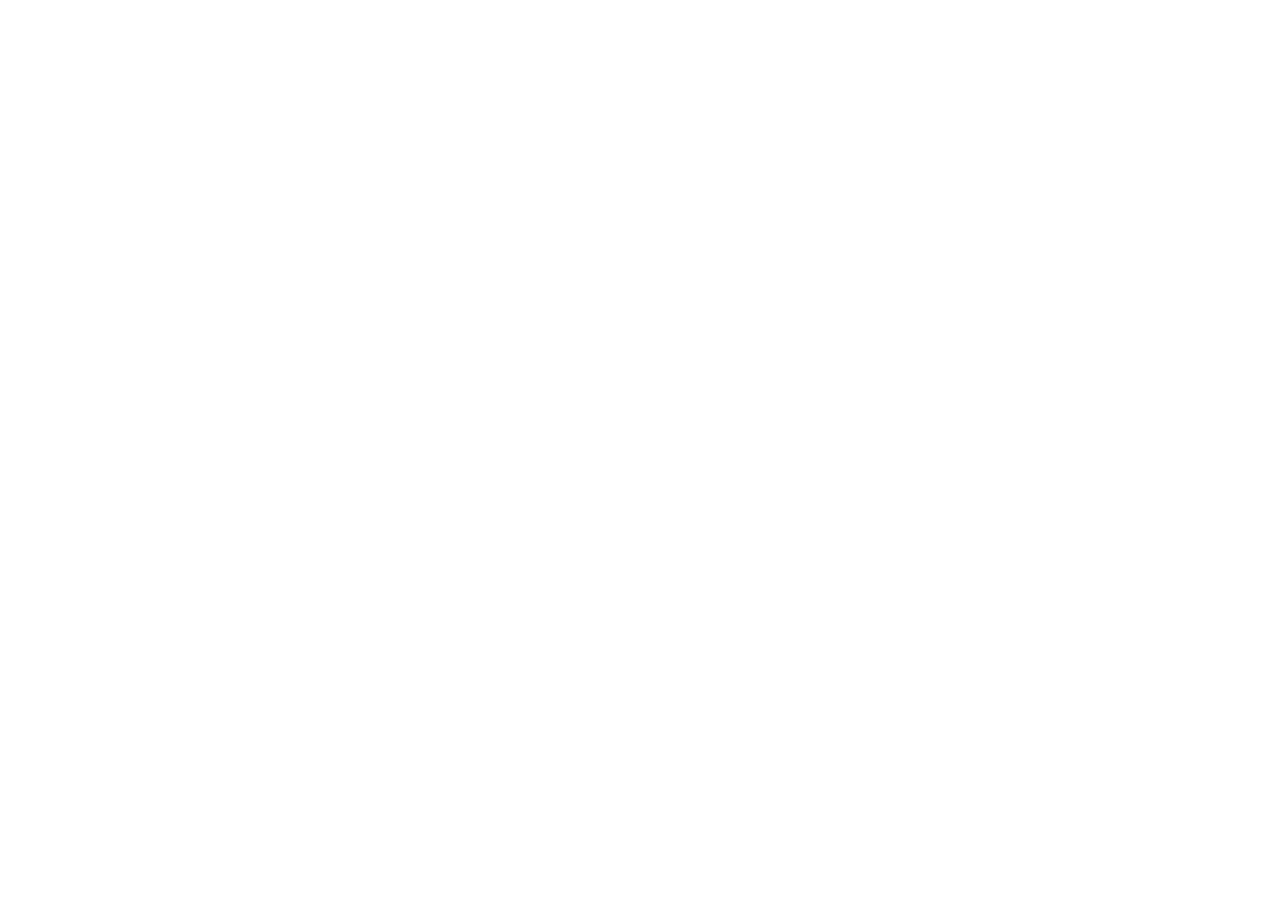
==== index.html @ 146e035d "Update index.html" ====
<!DOCTYPE html>
<html lang="ja-JP">
<head>
    <meta charset="UTF-8">
    <meta name="viewport" content="width=device-width, initial-scale=1.0">
    <title>Quizmo - クイズで、みんなとつながろう。</title>
</head>
<body>
    
</body>
</html>
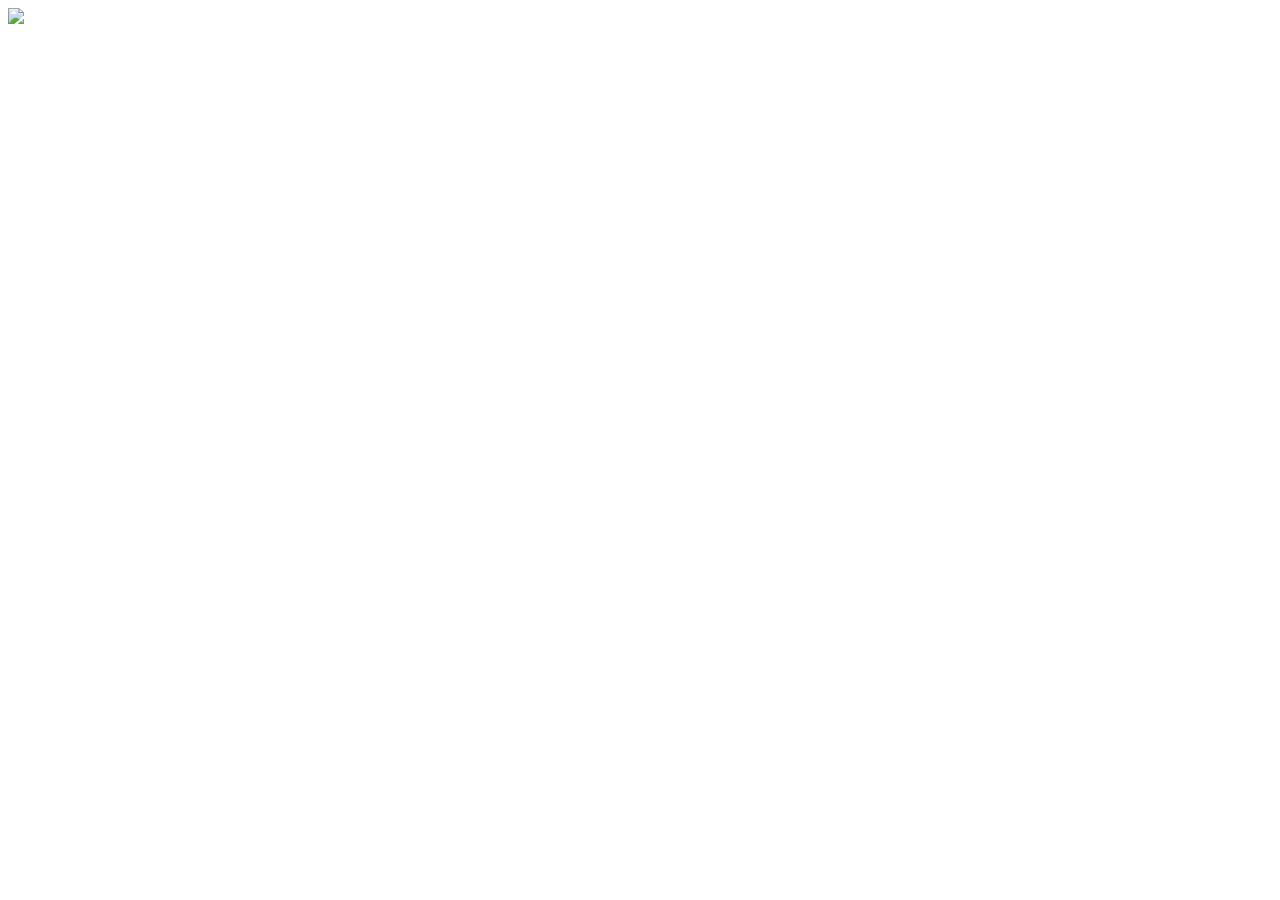
==== commit ff371a00: "Update index.html" ====
--- a/index.html
+++ b/index.html
@@ -6,6 +6,16 @@
     <title>Quizmo - クイズで、みんなとつながろう。</title>
 </head>
 <body>
-    
+    <header>
+        <div id="head-logo"><a href="./" hreflang="ja-JP"><img srcset="/resources/img/logo.png 320w /resources/img/logo_2x.png 640w" src="/resources/img/logo_2x.png" sizes="(max-width:1280px) 100vw, 1280px"
+
+            ></a></div>
+    </header>
+    <main>
+
+    </main>
+    <footer>
+
+    </footer>
 </body>
 </html>
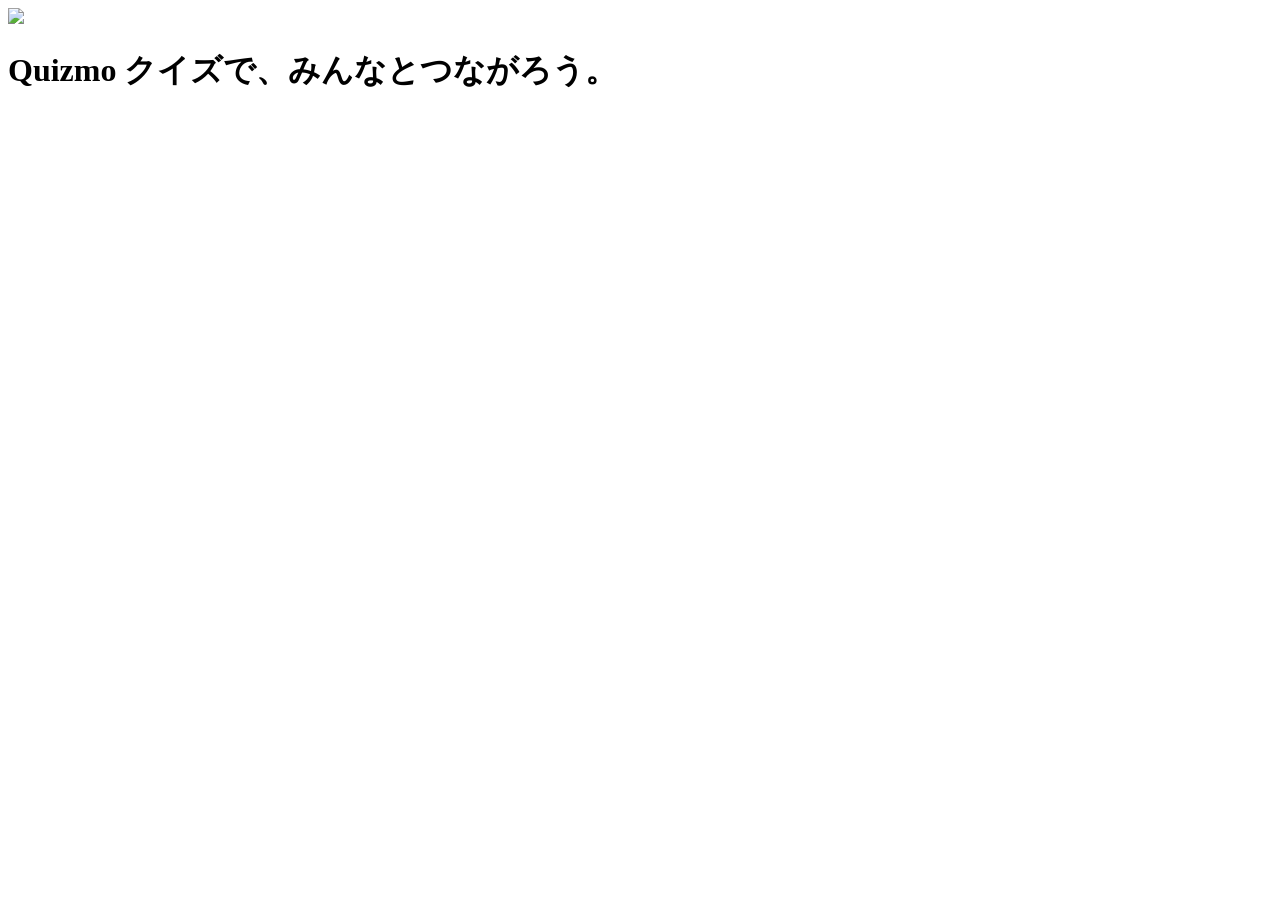
==== commit 88e2f1d7: "ｇ" ====
--- a/index.html
+++ b/index.html
@@ -7,10 +7,12 @@
 </head>
 <body>
     <header>
-        <div id="head-logo"><a href="./" hreflang="ja-JP"><img srcset="/resources/img/logo.png 320w /resources/img/logo_2x.png 640w" src="/resources/img/logo_2x.png" sizes="(max-width:1280px) 100vw, 1280px"
-
+        <div id="head-logo"><a href="./" hreflang="ja-JP"><img srcset="/resources/img/logo.png 320w /resources/img/logo_2x.png 640w" src="/resources/img/logo_2x.png" sizes="(max-width:640px) 100vw, 640px"
             ></a></div>
     </header>
+    <h1>
+        Quizmo クイズで、みんなとつながろう。
+    </h1>
     <main>
 
     </main>
@@ -18,4 +20,4 @@
 
     </footer>
 </body>
-</html>+</html>
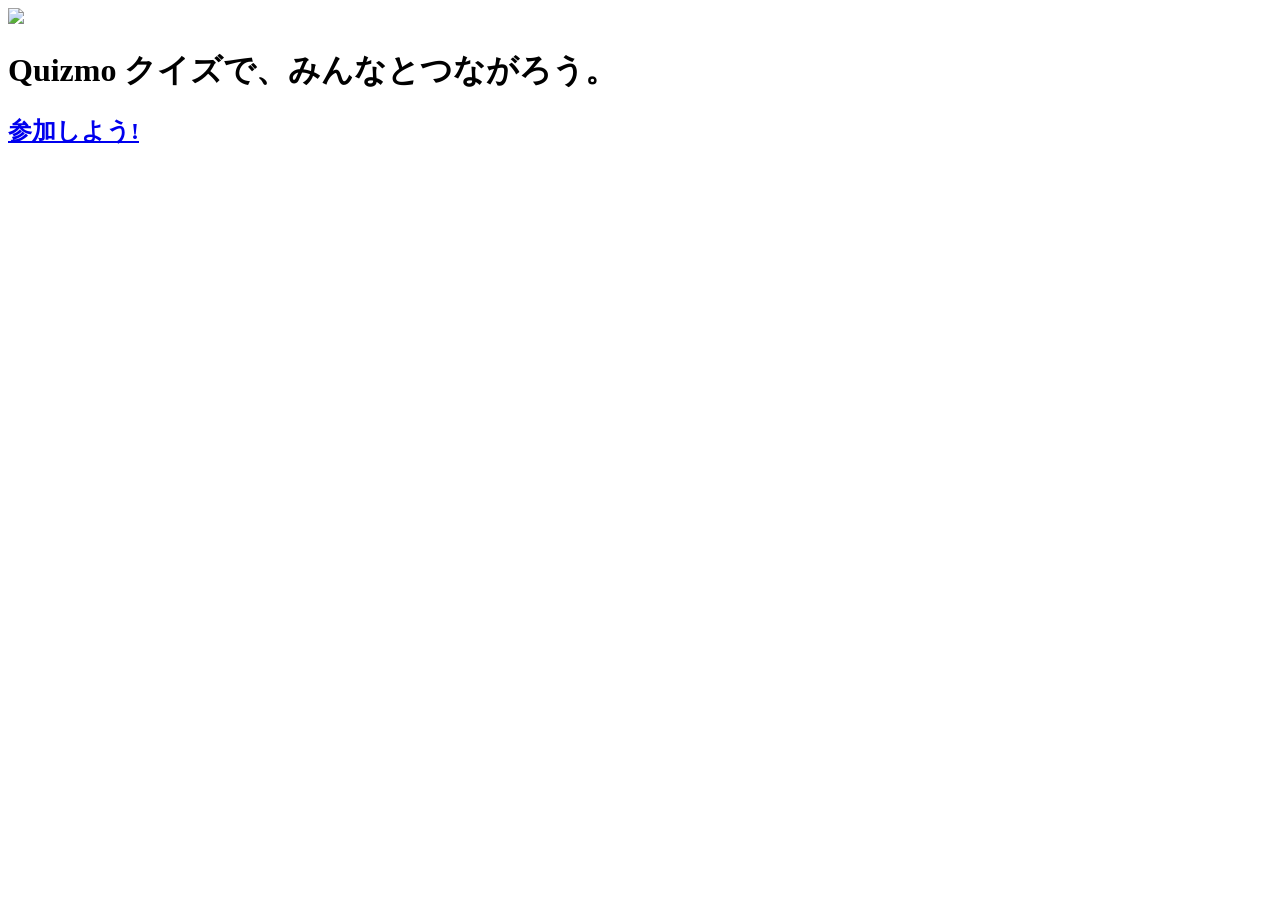
==== commit d3973631: "d" ====
--- a/index.html
+++ b/index.html
@@ -13,6 +13,7 @@
     <h1>
         Quizmo クイズで、みんなとつながろう。
     </h1>
+    <h2><a href="./join/index.html">参加しよう!</a></h2>
     <main>
 
     </main>
@@ -20,4 +21,4 @@
 
     </footer>
 </body>
-</html>
+</html>
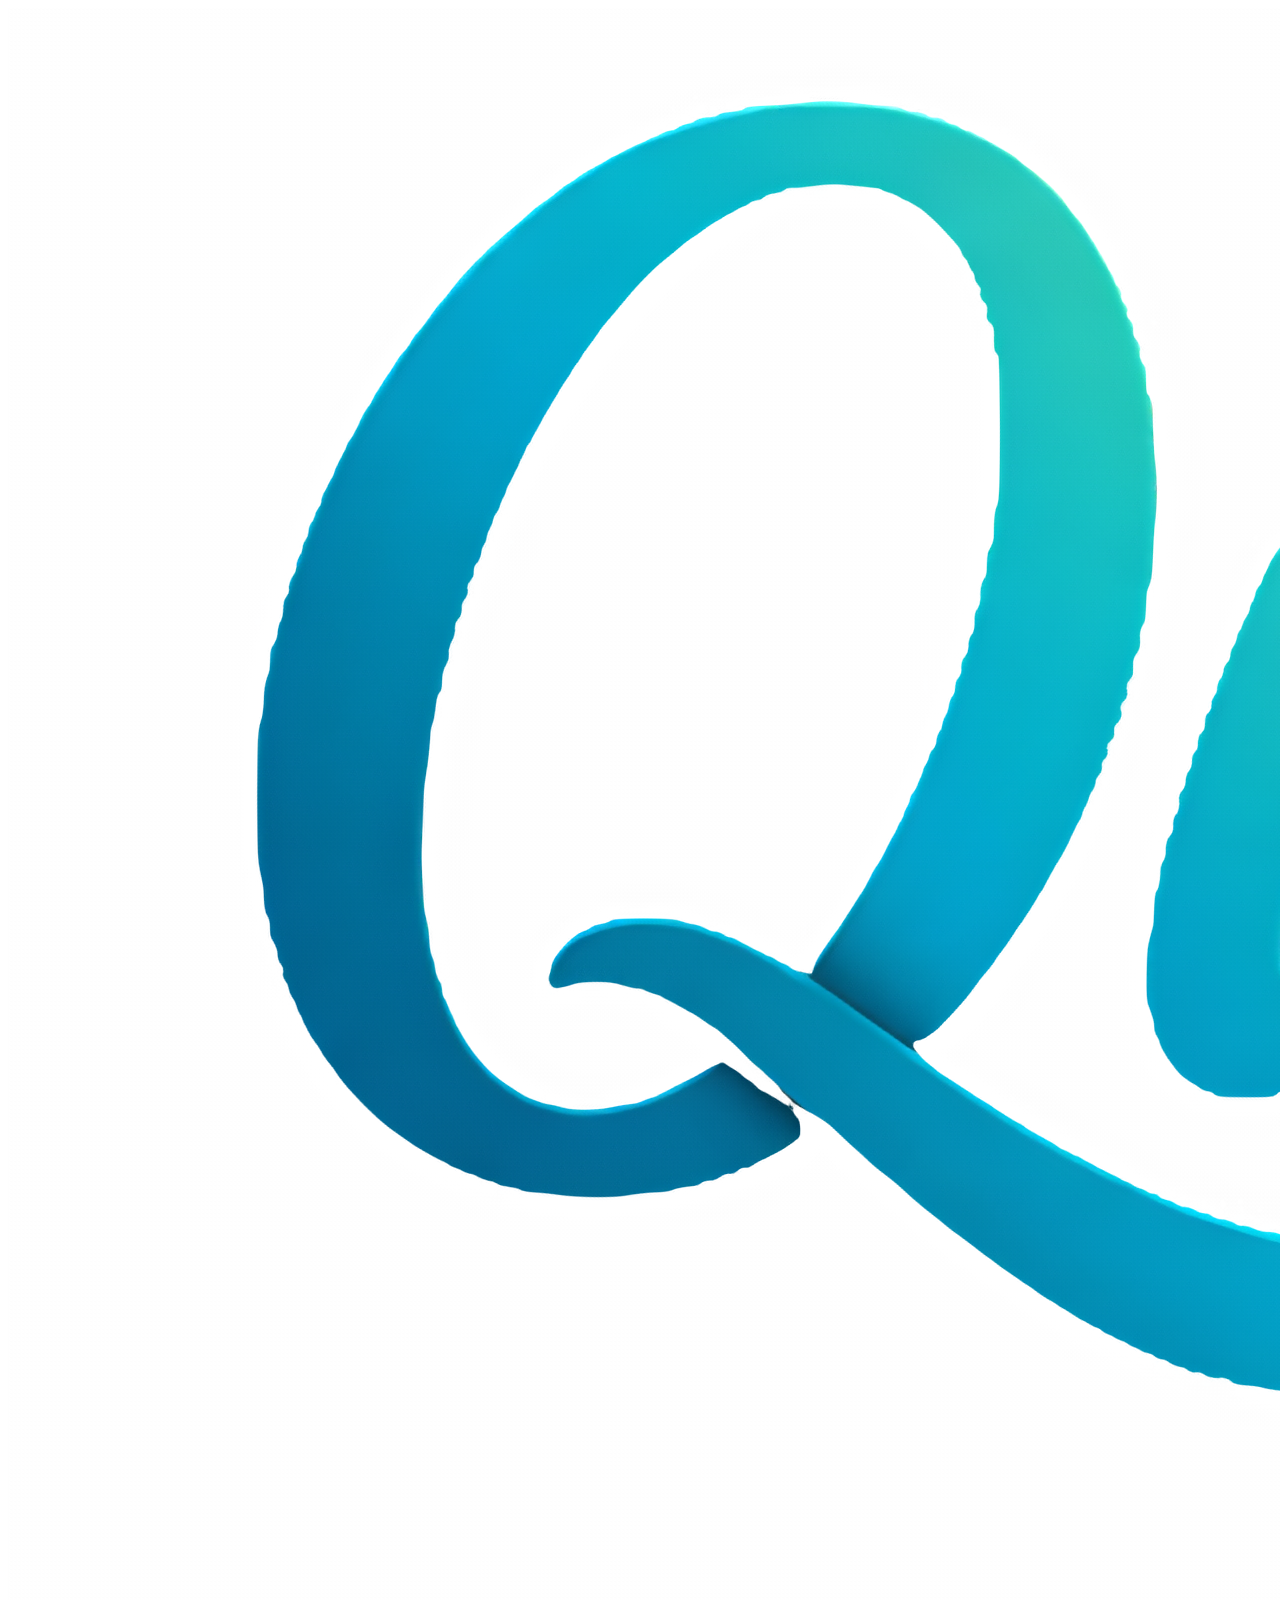
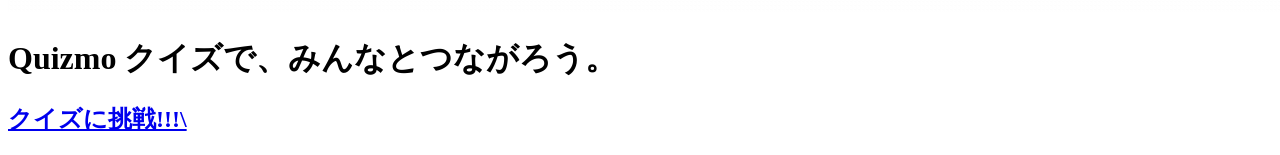
==== commit adfb361c: "trfg" ====
--- a/index.html
+++ b/index.html
@@ -13,7 +13,9 @@
     <h1>
         Quizmo クイズで、みんなとつながろう。
     </h1>
-    <h2><a href="./join/index.html">参加しよう!</a></h2>
+    <h2>
+        <a href="./join/index.html">クイズに挑戦!!!\</a>
+    </h2>
     <main>
 
     </main>
